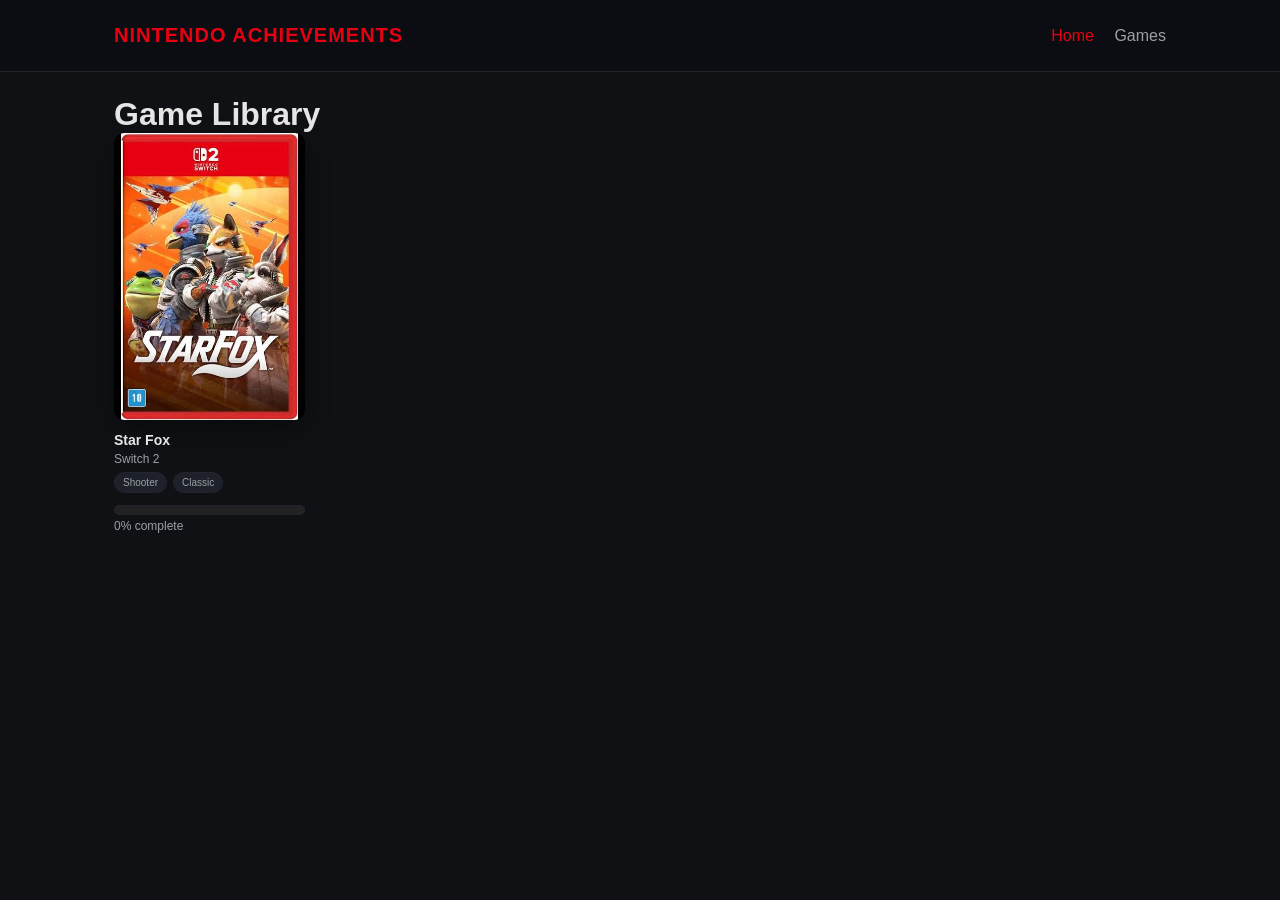
==== index.html @ 9c4cd43e "star-fox" ====
<!DOCTYPE html>
<html lang="en">
<head>
  <meta charset="UTF-8">
  <title>Nintendo Achievements</title>
  <link rel="stylesheet" href="assets/css/style.css">
</head>
<body>

  <header class="site-header">
    <div class="container header-content">
      <div class="site-logo">Nintendo Achievements</div>
      <nav class="main-nav">
        <a href="index.html" class="active">Home</a>
        <a href="games/index.html">Games</a>
      </nav>
    </div>
  </header>

  <main class="container">
    <h1>Game Library</h1>

    <div class="game-card-grid" id="game-list"></div>
  </main>

  <script src="assets/js/main.js"></script>
</body>
</html>
---- assets/css/style.css ----
/* ===================================
Nintendo 100% Checklists
=================================== */

:root {
  --color-bg: #0f1115;
  --color-card: #171a21;
  --color-border: #22252e;
  --color-text: #e6e6e6;
  --color-text-muted: #9aa0a6;
  --color-accent: #E60012; /* Vermelho Nintendo */
  --color-danger: #ff4d4f;

  --radius: 10px;
  --shadow: rgba(0,0,0,0.4) 0px 10px 25px;
}

/* Reset */
* {
  margin: 0;
  padding: 0;
  box-sizing: border-box;
}

body {
  background: var(--color-bg);
  color: var(--color-text);
  font-family: Inter, sans-serif;
}

/* Layout */
.container {
  max-width: 1100px;
  margin: 0 auto;
  padding: 24px;
}

/* Header */
.site-header {
  border-bottom: 1px solid var(--color-border);
  background: #0b0d12;
}

.header-content {
  display: flex;
  justify-content: space-between;
  align-items: center;
}

.site-logo {
  font-weight: 900;
  font-size: 20px;
  color: var(--color-accent);
  text-transform: uppercase;
  letter-spacing: 1px;
}

.main-nav a {
  margin-left: 16px;
  color: var(--color-text-muted);
  text-decoration: none;
  font-weight: 500;
}

.main-nav a.active, .main-nav a:hover {
  color: var(--color-accent);
}

/* ===================================
GAME CARDS (PÁGINA INICIAL)
=================================== */
.game-card-grid {
  display: grid;
  grid-template-columns: repeat(auto-fill, minmax(180px, 1fr));
  gap: 24px;
}

.game-card {
  display: block;
  text-decoration: none;
  color: inherit;
  transition: transform 0.2s;
}

.game-card:hover {
  transform: translateY(-4px);
}

.game-cover-wrapper {
  width: 100%;
  aspect-ratio: 2 / 3;
  overflow: hidden;
  border-radius: var(--radius);
  background: #000;
  box-shadow: var(--shadow);
}

.game-cover-img {
  width: 100%;
  height: 100%;
  object-fit: contain;
}

.game-card-content {
  margin-top: 12px;
}

.game-card h3 {
  font-size: 14px;
  font-weight: 600;
}

.game-card p {
  font-size: 12px;
  color: var(--color-text-muted);
  margin-top: 4px;
}

.game-tags {
  display: flex;
  gap: 6px;
  margin-top: 6px;
  flex-wrap: wrap;
}

.game-tag {
  font-size: 10px;
  padding: 4px 8px;
  background: #1e212a;
  border-radius: 999px;
  color: var(--color-text-muted);
  border: 1px solid var(--color-border);
}

/* ===================================
GAME PAGE (DUAS COLUNAS COM IMAGEM FIXA)
=================================== */
.game-two-column-layout {
  display: grid;
  grid-template-columns: 1fr 380px; /* Alargado para acomodar a imagem landscape */
  gap: 40px;
  align-items: start;
  margin-top: 24px;
}

/* Coluna da direita: imagem fixa ao descer o scroll */
.game-sidebar-right {
  position: sticky;
  top: 32px;
}

.game-cover-lg {
  width: 100%;
  aspect-ratio: 16 / 9; /* Proporção atualizada para o formato header/banner */
  border-radius: var(--radius);
  background: #000;
  box-shadow: var(--shadow);
  overflow: hidden;
}

.game-cover-lg img {
  width: 100%;
  height: 100%;
  object-fit: cover; /* Alterado para preencher todo o quadro do banner sem bordas pretas */
}

.game-meta {
  color: var(--color-text-muted);
  margin-top: 8px;
  font-size: 14px;
}

/* ===================================
PROGRESSO E CHECKLIST
=================================== */
.progress-bar {
  height: 10px;
  background: #222;
  border-radius: 999px;
  overflow: hidden;
  margin-top: 12px;
  border: 1px solid var(--color-border);
}

.progress-bar-fill {
  height: 100%;
  background: var(--color-accent);
  transition: width 0.3s ease;
}

#progress-text {
  margin-top: 8px;
  font-size: 14px;
  font-weight: bold;
}

.checklist-section {
  margin-top: 32px;
}

.checklist-section h2 {
  margin-top: 24px;
  margin-bottom: 16px;
  font-size: 18px;
  color: var(--color-accent);
  border-bottom: 1px solid var(--color-border);
  padding-bottom: 8px;
}

.checklist {
  list-style: none;
}

.checklist li {
  margin-bottom: 12px;
  background: var(--color-card);
  padding: 12px;
  border-radius: 8px;
  border: 1px solid var(--color-border);
}

.checklist label {
  display: flex;
  flex-direction: column;
  gap: 4px;
  cursor: pointer;
  font-weight: 500;
}

.checklist small {
  font-size: 13px;
  color: var(--color-text-muted);
  margin-left: 24px; /* Alinha com o texto, ignorando o checkbox */
}

.checklist input {
  margin-right: 10px;
  accent-color: var(--color-accent);
  transform: scale(1.2);
}

/* Botão de Reset */
.reset-button {
  margin-top: 32px;
  padding: 10px 20px;
  border: 1px solid var(--color-danger);
  border-radius: 4px;
  background: transparent;
  color: var(--color-danger);
  cursor: pointer;
  font-weight: bold;
  transition: all 0.2s;
}

.reset-button:hover {
  background: var(--color-danger);
  color: #fff;
}

/* Responsividade para telas menores (celulares) */
@media (max-width: 768px) {
  .game-two-column-layout {
    grid-template-columns: 1fr;
  }
  .game-sidebar-right {
    position: relative;
    top: 0;
    order: -1; 
    max-width: 220px;
    margin-bottom: 24px;
  }
}
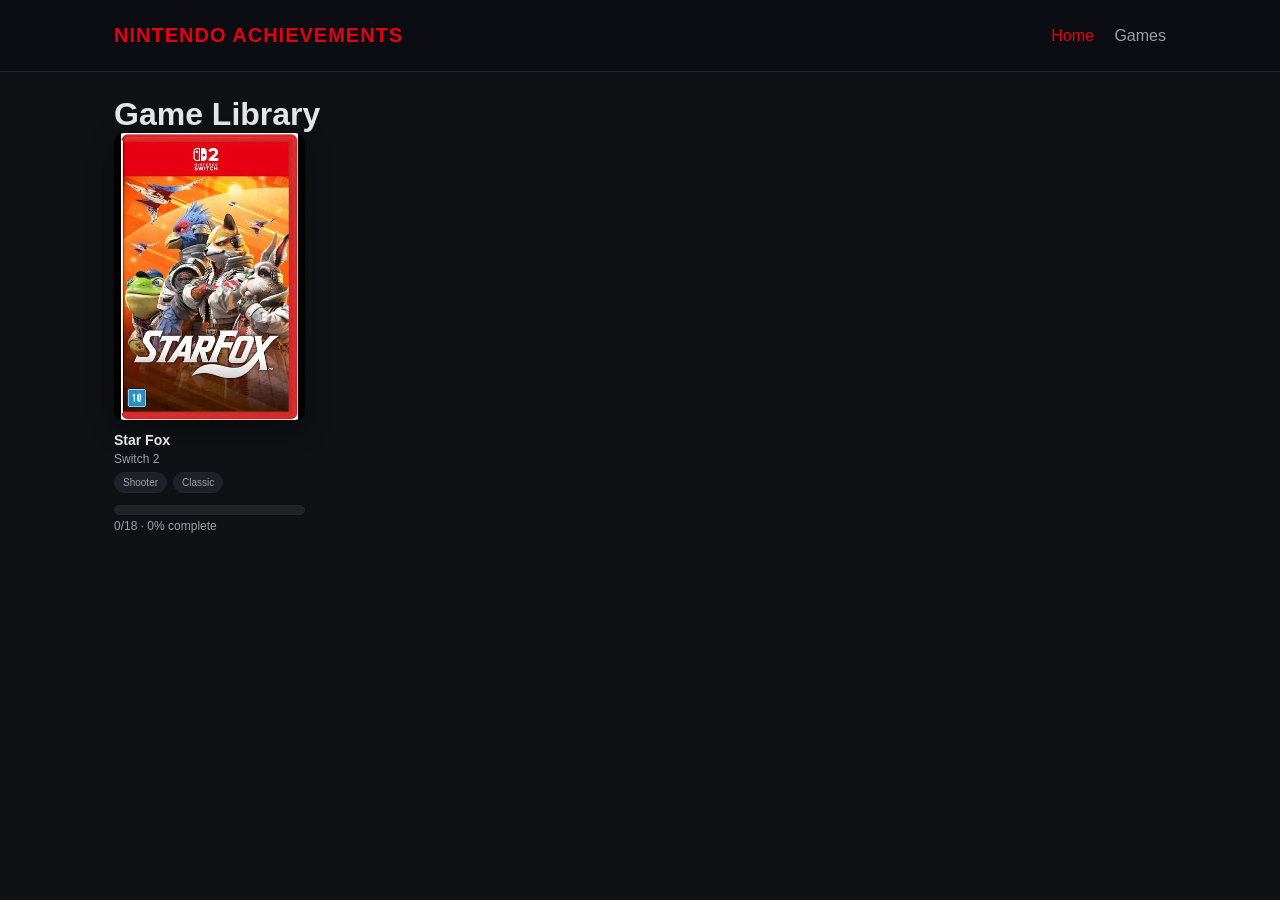
==== commit bd4b7e35: "progress bar" ====
--- a/index.html
+++ b/index.html
@@ -9,7 +9,7 @@
 
   <header class="site-header">
     <div class="container header-content">
-      <div class="site-logo">Nintendo Achievements</div>
+      <a href="index.html" class="site-logo">Nintendo Achievements</a>
       <nav class="main-nav">
         <a href="index.html" class="active">Home</a>
         <a href="games/index.html">Games</a>
@@ -23,6 +23,7 @@
     <div class="game-card-grid" id="game-list"></div>
   </main>
 
+  <script src="assets/js/markdown.js"></script> 
   <script src="assets/js/main.js"></script>
 </body>
 </html>
--- a/assets/css/style.css
+++ b/assets/css/style.css
@@ -53,6 +53,11 @@
   color: var(--color-accent);
   text-transform: uppercase;
   letter-spacing: 1px;
+  text-decoration: none;
+}
+
+.site-logo:hover {
+  opacity: 0.85;
 }
 
 .main-nav a {
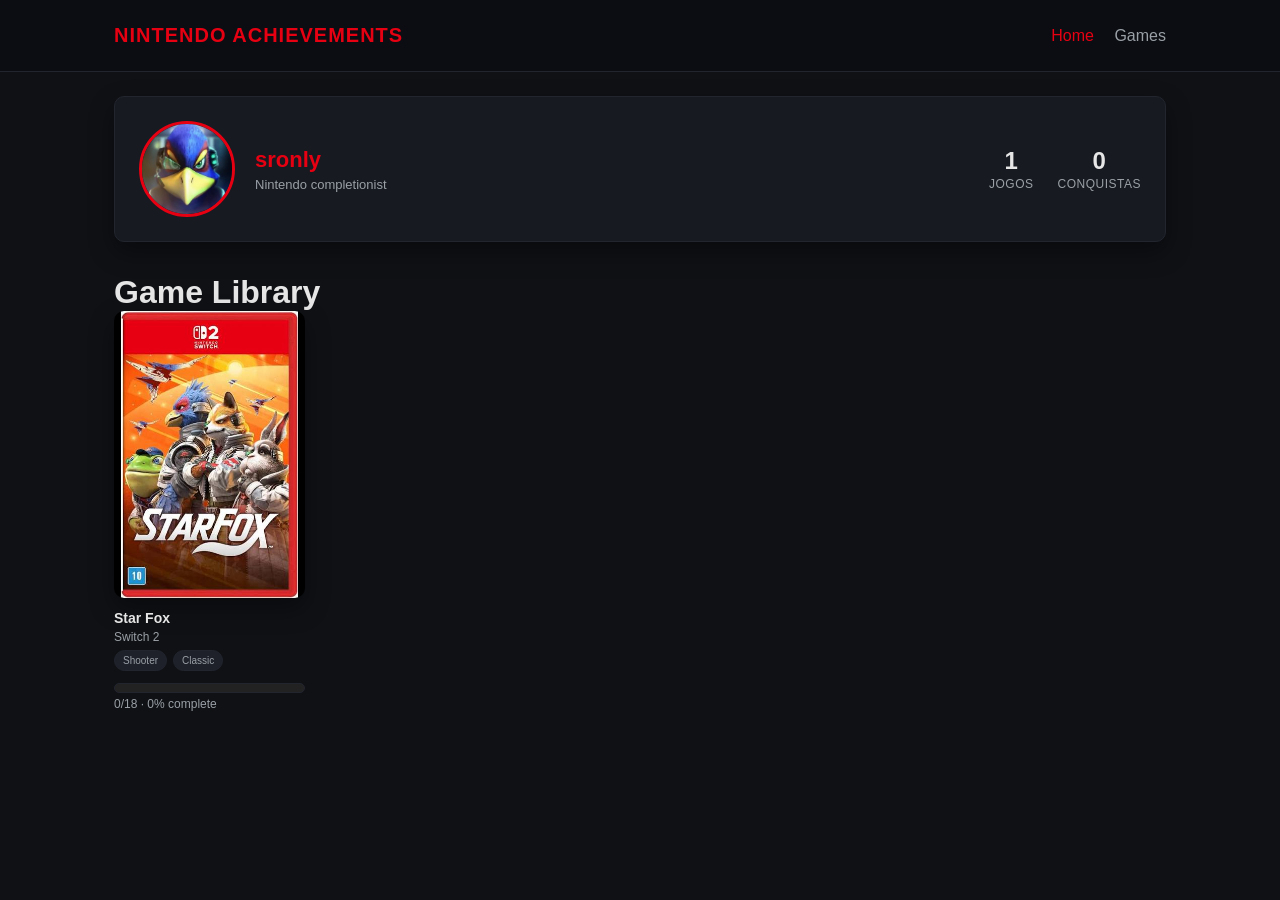
==== commit a96367e9: "profile" ====
--- a/index.html
+++ b/index.html
@@ -18,6 +18,26 @@
   </header>
 
   <main class="container">
+    <section class="profile-section" id="profile-section">
+      <div class="profile-card">
+        <img id="profile-avatar" class="profile-avatar" alt="Profile avatar">
+        <div class="profile-info">
+          <h1 id="profile-gamertag">...</h1>
+          <p class="profile-tagline">Nintendo completionist</p>
+        </div>
+        <div class="profile-stats">
+          <div class="stat">
+            <span class="stat-value" id="stat-games">0</span>
+            <span class="stat-label">Jogos</span>
+          </div>
+          <div class="stat">
+            <span class="stat-value" id="stat-achievements">0</span>
+            <span class="stat-label">Conquistas</span>
+          </div>
+        </div>
+      </div>
+    </section>
+
     <h1>Game Library</h1>
 
     <div class="game-card-grid" id="game-list"></div>
--- a/assets/css/style.css
+++ b/assets/css/style.css
@@ -69,6 +69,100 @@
 
 .main-nav a.active, .main-nav a:hover {
   color: var(--color-accent);
+}
+
+/* ===================================
+PROFILE (PÁGINA INICIAL)
+=================================== */
+.profile-section {
+  margin-bottom: 32px;
+}
+
+.profile-card {
+  display: flex;
+  align-items: center;
+  gap: 20px;
+  background: var(--color-card);
+  border: 1px solid var(--color-border);
+  border-radius: var(--radius);
+  padding: 24px;
+  box-shadow: var(--shadow);
+}
+
+.profile-avatar {
+  width: 96px;
+  height: 96px;
+  border-radius: 50%;
+  border: 3px solid var(--color-accent);
+  object-fit: cover;
+  flex-shrink: 0;
+}
+
+.profile-info {
+  flex: 1;
+  min-width: 0;
+}
+
+.profile-info h1 {
+  font-size: 22px;
+  font-weight: 800;
+  color: var(--color-accent);
+}
+
+.profile-tagline {
+  margin-top: 4px;
+  font-size: 13px;
+  color: var(--color-text-muted);
+}
+
+.profile-stats {
+  display: flex;
+  gap: 24px;
+  flex-shrink: 0;
+}
+
+.stat {
+  text-align: center;
+}
+
+.stat-value {
+  display: block;
+  font-size: 24px;
+  font-weight: 800;
+  font-variant-numeric: tabular-nums;
+}
+
+.stat-label {
+  display: block;
+  margin-top: 2px;
+  font-size: 12px;
+  color: var(--color-text-muted);
+  text-transform: uppercase;
+  letter-spacing: 0.5px;
+}
+
+@media (max-width: 768px) {
+  .profile-card {
+    flex-wrap: wrap;
+    gap: 16px;
+  }
+  .profile-stats {
+    gap: 16px;
+  }
+  .stat-value {
+    font-size: 20px;
+  }
+}
+
+/* ===================================
+GAME LIBRARY LIST (PÁGINA INTERNA)
+=================================== */
+.games-page h1 {
+  margin-bottom: 20px;
+}
+
+.games-page #game-list {
+  margin-top: 20px;
 }
 
 /* ===================================
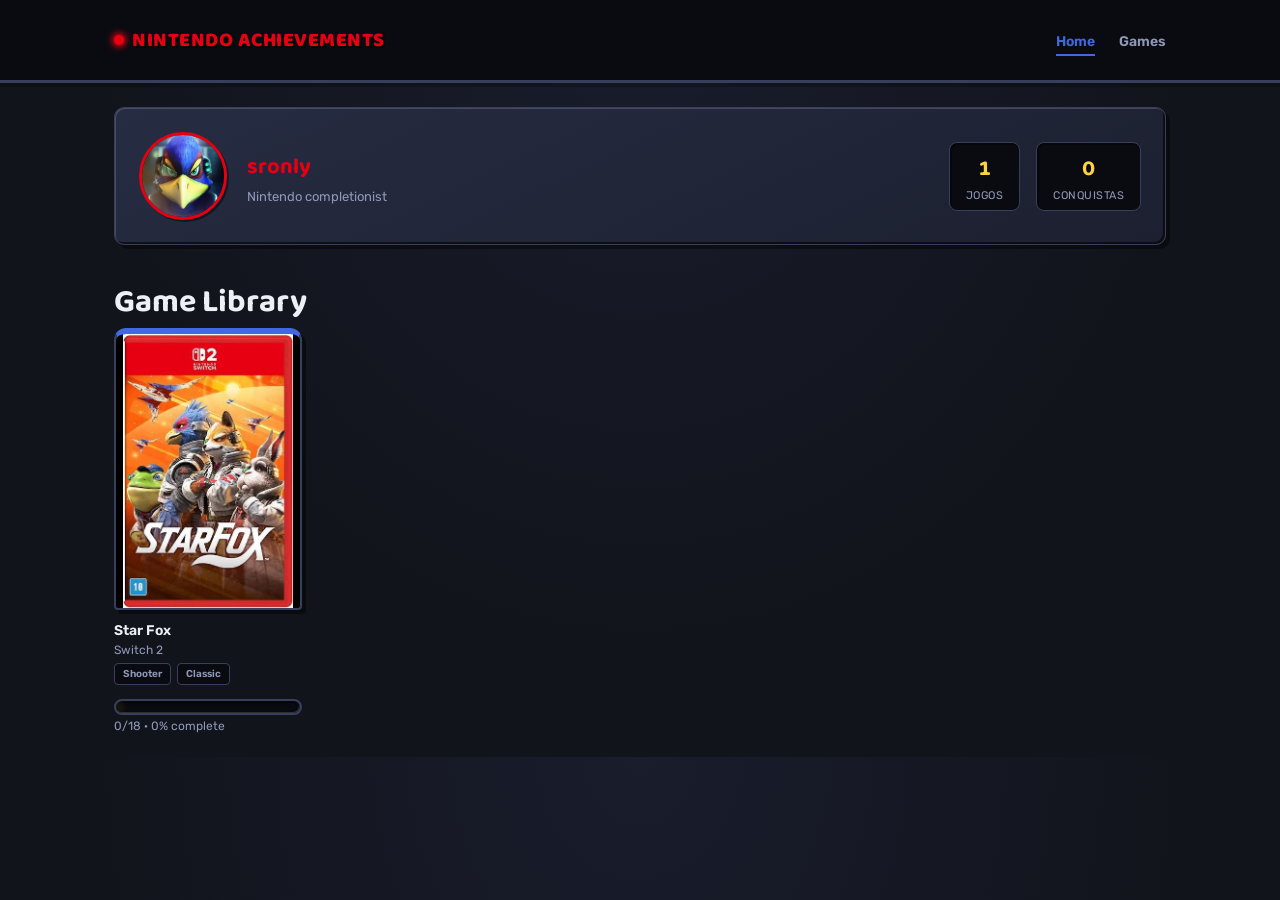
==== commit 2b52e5e6: "ui n64" ====
--- a/index.html
+++ b/index.html
@@ -3,6 +3,9 @@
 <head>
   <meta charset="UTF-8">
   <title>Nintendo Achievements</title>
+  <link rel="preconnect" href="https://fonts.googleapis.com">
+  <link rel="preconnect" href="https://fonts.gstatic.com" crossorigin>
+  <link href="https://fonts.googleapis.com/css2?family=Baloo+2:wght@600;700;800&family=Rubik:wght@400;500;600;700&display=swap" rel="stylesheet">
   <link rel="stylesheet" href="assets/css/style.css">
 </head>
 <body>
@@ -19,7 +22,7 @@
 
   <main class="container">
     <section class="profile-section" id="profile-section">
-      <div class="profile-card">
+      <div class="profile-card bevel-panel">
         <img id="profile-avatar" class="profile-avatar" alt="Profile avatar">
         <div class="profile-info">
           <h1 id="profile-gamertag">...</h1>
--- a/assets/css/style.css
+++ b/assets/css/style.css
@@ -1,18 +1,30 @@
 /* ===================================
-Nintendo 100% Checklists
+Nintendo Achievements — tema N64
+Bisel 3D skeuomórfico, cartões-cartucho,
+medidor de progresso estilo Ocarina of Time.
 =================================== */
 
 :root {
-  --color-bg: #0f1115;
-  --color-card: #171a21;
-  --color-border: #22252e;
-  --color-text: #e6e6e6;
-  --color-text-muted: #9aa0a6;
-  --color-accent: #E60012; /* Vermelho Nintendo */
+  --color-bg: #12141c;
+  --color-bg-alt: #0a0b11;
+  --color-panel: #1c2030;
+  --color-panel-2: #262c42;
+  --color-border: #383f5c;
+  --color-text: #eef0f7;
+  --color-text-muted: #9098b8;
+
+  --color-accent: #E60012;   /* vermelho Nintendo / Star Fox */
+  --color-accent-2: #4169E1; /* azul controle N64 */
+  --color-accent-3: #ffd23f; /* amarelo N64, uso pontual */
   --color-danger: #ff4d4f;
 
+  --bevel-light: rgba(255, 255, 255, 0.16);
+  --bevel-dark: rgba(0, 0, 0, 0.6);
+
   --radius: 10px;
-  --shadow: rgba(0,0,0,0.4) 0px 10px 25px;
+  --shadow: rgba(0, 0, 0, 0.4) 0px 10px 25px;
+  --shadow-hard: 4px 4px 0 rgba(0, 0, 0, 0.45);
+  --shadow-hard-sm: 2px 2px 0 rgba(0, 0, 0, 0.45);
 }
 
 /* Reset */
@@ -23,9 +35,29 @@
 }
 
 body {
-  background: var(--color-bg);
+  background:
+    radial-gradient(ellipse at top, #191d2c 0%, var(--color-bg) 60%);
   color: var(--color-text);
-  font-family: Inter, sans-serif;
+  font-family: "Rubik", system-ui, sans-serif;
+}
+
+h1, h2, .site-logo, .profile-info h1 {
+  font-family: "Baloo 2", "Rubik", system-ui, sans-serif;
+}
+
+a {
+  color: inherit;
+}
+
+/* Bisel 3D reutilizável — base de todo painel skeuomórfico */
+.bevel-panel {
+  background: linear-gradient(155deg, var(--color-panel-2), var(--color-panel));
+  border: 1px solid var(--color-border);
+  border-radius: var(--radius);
+  box-shadow:
+    inset 1px 1px 0 var(--bevel-light),
+    inset -2px -2px 0 var(--bevel-dark),
+    var(--shadow-hard);
 }
 
 /* Layout */
@@ -37,8 +69,9 @@
 
 /* Header */
 .site-header {
-  border-bottom: 1px solid var(--color-border);
-  background: #0b0d12;
+  border-bottom: 3px solid var(--color-border);
+  background: var(--color-bg-alt);
+  box-shadow: 0 4px 0 rgba(0, 0, 0, 0.25);
 }
 
 .header-content {
@@ -48,12 +81,25 @@
 }
 
 .site-logo {
-  font-weight: 900;
+  display: flex;
+  align-items: center;
+  gap: 8px;
+  font-weight: 800;
   font-size: 20px;
   color: var(--color-accent);
   text-transform: uppercase;
-  letter-spacing: 1px;
+  letter-spacing: 0.5px;
   text-decoration: none;
+  text-shadow: 2px 2px 0 rgba(0, 0, 0, 0.5);
+}
+
+.site-logo::before {
+  content: "";
+  width: 10px;
+  height: 10px;
+  border-radius: 50%;
+  background: var(--color-accent);
+  box-shadow: 0 0 6px 2px var(--color-accent);
 }
 
 .site-logo:hover {
@@ -61,14 +107,20 @@
 }
 
 .main-nav a {
-  margin-left: 16px;
+  margin-left: 20px;
   color: var(--color-text-muted);
   text-decoration: none;
-  font-weight: 500;
-}
-
-.main-nav a.active, .main-nav a:hover {
-  color: var(--color-accent);
+  font-weight: 600;
+  font-size: 14px;
+  padding-bottom: 4px;
+  border-bottom: 2px solid transparent;
+  transition: color 0.15s, border-color 0.15s;
+}
+
+.main-nav a.active,
+.main-nav a:hover {
+  color: var(--color-accent-2);
+  border-color: var(--color-accent-2);
 }
 
 /* ===================================
@@ -82,18 +134,15 @@
   display: flex;
   align-items: center;
   gap: 20px;
-  background: var(--color-card);
-  border: 1px solid var(--color-border);
-  border-radius: var(--radius);
   padding: 24px;
-  box-shadow: var(--shadow);
 }
 
 .profile-avatar {
-  width: 96px;
-  height: 96px;
+  width: 88px;
+  height: 88px;
   border-radius: 50%;
   border: 3px solid var(--color-accent);
+  box-shadow: inset 0 0 0 3px var(--color-bg-alt), var(--shadow-hard-sm);
   object-fit: cover;
   flex-shrink: 0;
 }
@@ -105,7 +154,7 @@
 
 .profile-info h1 {
   font-size: 22px;
-  font-weight: 800;
+  font-weight: 700;
   color: var(--color-accent);
 }
 
@@ -117,25 +166,32 @@
 
 .profile-stats {
   display: flex;
-  gap: 24px;
+  gap: 16px;
   flex-shrink: 0;
 }
 
 .stat {
   text-align: center;
+  background: var(--color-bg-alt);
+  border: 1px solid var(--color-border);
+  border-radius: 8px;
+  padding: 8px 16px;
+  box-shadow: inset 2px 2px 0 rgba(0, 0, 0, 0.4);
 }
 
 .stat-value {
   display: block;
-  font-size: 24px;
-  font-weight: 800;
+  font-family: "Baloo 2", sans-serif;
+  font-size: 22px;
+  font-weight: 700;
+  color: var(--color-accent-3);
   font-variant-numeric: tabular-nums;
 }
 
 .stat-label {
   display: block;
   margin-top: 2px;
-  font-size: 12px;
+  font-size: 11px;
   color: var(--color-text-muted);
   text-transform: uppercase;
   letter-spacing: 0.5px;
@@ -147,10 +203,10 @@
     gap: 16px;
   }
   .profile-stats {
-    gap: 16px;
+    gap: 10px;
   }
   .stat-value {
-    font-size: 20px;
+    font-size: 18px;
   }
 }
 
@@ -165,33 +221,65 @@
   margin-top: 20px;
 }
 
+#game-search {
+  width: 100%;
+  max-width: 320px;
+  padding: 10px 14px;
+  background: var(--color-bg-alt);
+  border: 1px solid var(--color-border);
+  border-radius: 8px;
+  color: var(--color-text);
+  font-family: inherit;
+  font-size: 14px;
+  box-shadow: inset 2px 2px 0 rgba(0, 0, 0, 0.4);
+}
+
+#game-search:focus-visible {
+  outline: 2px solid var(--color-accent-2);
+  outline-offset: 2px;
+}
+
 /* ===================================
-GAME CARDS (PÁGINA INICIAL)
+GAME CARDS — CARTUCHO N64
 =================================== */
 .game-card-grid {
   display: grid;
   grid-template-columns: repeat(auto-fill, minmax(180px, 1fr));
-  gap: 24px;
+  gap: 28px;
 }
 
 .game-card {
   display: block;
   text-decoration: none;
   color: inherit;
-  transition: transform 0.2s;
-}
-
-.game-card:hover {
-  transform: translateY(-4px);
 }
 
 .game-cover-wrapper {
+  position: relative;
   width: 100%;
   aspect-ratio: 2 / 3;
   overflow: hidden;
-  border-radius: var(--radius);
+  border-radius: 12px 12px 4px 4px;
   background: #000;
-  box-shadow: var(--shadow);
+  border: 2px solid var(--color-border);
+  border-top: 6px solid var(--color-accent-2);
+  box-shadow: var(--shadow-hard);
+  transition: transform 0.12s ease, box-shadow 0.12s ease;
+}
+
+.game-card:nth-child(3n+2) .game-cover-wrapper { border-top-color: var(--color-accent); }
+.game-card:nth-child(3n) .game-cover-wrapper { border-top-color: var(--color-accent-3); }
+
+.game-card:hover .game-cover-wrapper,
+.game-card:focus-visible .game-cover-wrapper {
+  transform: translate(3px, 3px);
+  box-shadow: var(--shadow-hard-sm);
+}
+
+.game-card:focus-visible {
+  outline: 2px solid var(--color-accent-3);
+  outline-offset: 3px;
+  border-radius: 12px;
 }
 
 .game-cover-img {
@@ -224,9 +312,10 @@
 
 .game-tag {
   font-size: 10px;
+  font-weight: 600;
   padding: 4px 8px;
-  background: #1e212a;
-  border-radius: 999px;
+  background: var(--color-bg-alt);
+  border-radius: 4px;
   color: var(--color-text-muted);
   border: 1px solid var(--color-border);
 }
@@ -236,13 +325,12 @@
 =================================== */
 .game-two-column-layout {
   display: grid;
-  grid-template-columns: 1fr 380px; /* Alargado para acomodar a imagem landscape */
+  grid-template-columns: 1fr 380px;
   gap: 40px;
   align-items: start;
   margin-top: 24px;
 }
 
-/* Coluna da direita: imagem fixa ao descer o scroll */
 .game-sidebar-right {
   position: sticky;
   top: 32px;
@@ -250,17 +338,18 @@
 
 .game-cover-lg {
   width: 100%;
-  aspect-ratio: 16 / 9; /* Proporção atualizada para o formato header/banner */
+  aspect-ratio: 16 / 9;
   border-radius: var(--radius);
   background: #000;
-  box-shadow: var(--shadow);
+  border: 2px solid var(--color-border);
+  box-shadow: var(--shadow-hard);
   overflow: hidden;
 }
 
 .game-cover-lg img {
   width: 100%;
   height: 100%;
-  object-fit: cover; /* Alterado para preencher todo o quadro do banner sem bordas pretas */
+  object-fit: cover;
 }
 
 .game-meta {
@@ -269,28 +358,45 @@
   font-size: 14px;
 }
 
+#game-title {
+  font-size: 32px;
+}
+
 /* ===================================
-PROGRESSO E CHECKLIST
+PROGRESSO — MEDIDOR ESTILO OCARINA OF TIME
 =================================== */
 .progress-bar {
-  height: 10px;
-  background: #222;
+  height: 16px;
+  background: var(--color-bg-alt);
   border-radius: 999px;
   overflow: hidden;
-  margin-top: 12px;
-  border: 1px solid var(--color-border);
+  margin-top: 14px;
+  border: 2px solid var(--color-border);
+  box-shadow: inset 2px 2px 4px rgba(0, 0, 0, 0.6), inset -1px -1px 0 var(--bevel-light);
+  padding: 2px;
 }
 
 .progress-bar-fill {
   height: 100%;
-  background: var(--color-accent);
-  transition: width 0.3s ease;
+  border-radius: 999px;
+  background:
+    repeating-linear-gradient(
+      90deg,
+      var(--color-accent-3) 0px,
+      var(--color-accent-3) 10px,
+      #f0b400 10px,
+      #f0b400 12px
+    );
+  box-shadow: 0 0 8px 1px rgba(255, 210, 63, 0.55);
+  transition: width 0.35s ease;
 }
 
 #progress-text {
   margin-top: 8px;
   font-size: 14px;
-  font-weight: bold;
+  font-weight: 700;
+  font-family: "Baloo 2", sans-serif;
+  color: var(--color-accent-3);
 }
 
 .checklist-section {
@@ -298,11 +404,12 @@
 }
 
 .checklist-section h2 {
-  margin-top: 24px;
+  margin-top: 28px;
   margin-bottom: 16px;
   font-size: 18px;
-  color: var(--color-accent);
-  border-bottom: 1px solid var(--color-border);
+  font-weight: 600;
+  color: var(--color-accent-2);
+  border-bottom: 2px solid var(--color-border);
   padding-bottom: 8px;
 }
 
@@ -312,48 +419,98 @@
 
 .checklist li {
   margin-bottom: 12px;
-  background: var(--color-card);
-  padding: 12px;
-  border-radius: 8px;
-  border: 1px solid var(--color-border);
+  padding: 14px;
 }
 
 .checklist label {
+  display: flex;
+  align-items: flex-start;
+  gap: 12px;
+  cursor: pointer;
+}
+
+.checklist-content {
   display: flex;
   flex-direction: column;
   gap: 4px;
-  cursor: pointer;
-  font-weight: 500;
+  font-weight: 600;
 }
 
 .checklist small {
   font-size: 13px;
-  color: var(--color-text-muted);
-  margin-left: 24px; /* Alinha com o texto, ignorando o checkbox */
-}
-
-.checklist input {
-  margin-right: 10px;
-  accent-color: var(--color-accent);
-  transform: scale(1.2);
+  font-weight: 400;
+  color: var(--color-text-muted);
+}
+
+/* Checkbox customizado — botão físico */
+.checklist input[type="checkbox"] {
+  appearance: none;
+  -webkit-appearance: none;
+  flex-shrink: 0;
+  width: 24px;
+  height: 24px;
+  margin-top: 1px;
+  border-radius: 5px;
+  border: 2px solid var(--color-border);
+  background: var(--color-bg-alt);
+  box-shadow: inset 2px 2px 0 rgba(0, 0, 0, 0.55), inset -1px -1px 0 var(--bevel-light);
+  cursor: pointer;
+  position: relative;
+  transition: background 0.15s, border-color 0.15s;
+}
+
+.checklist input[type="checkbox"]:checked {
+  background: var(--color-accent-2);
+  border-color: var(--color-accent-2);
+  box-shadow: inset 2px 2px 0 rgba(0, 0, 0, 0.35);
+}
+
+.checklist input[type="checkbox"]:checked::after {
+  content: "";
+  position: absolute;
+  left: 7px;
+  top: 3px;
+  width: 6px;
+  height: 11px;
+  border: solid #fff;
+  border-width: 0 3px 3px 0;
+  transform: rotate(45deg);
+}
+
+.checklist input[type="checkbox"]:focus-visible {
+  outline: 2px solid var(--color-accent-3);
+  outline-offset: 2px;
 }
 
 /* Botão de Reset */
 .reset-button {
   margin-top: 32px;
-  padding: 10px 20px;
-  border: 1px solid var(--color-danger);
-  border-radius: 4px;
-  background: transparent;
+  padding: 12px 22px;
+  border: 2px solid var(--color-danger);
+  border-radius: 8px;
+  background: var(--color-bg-alt);
   color: var(--color-danger);
   cursor: pointer;
-  font-weight: bold;
-  transition: all 0.2s;
+  font-family: "Baloo 2", sans-serif;
+  font-weight: 600;
+  letter-spacing: 0.3px;
+  box-shadow: var(--shadow-hard-sm);
+  transition: transform 0.1s ease, box-shadow 0.1s ease, background 0.15s, color 0.15s;
 }
 
 .reset-button:hover {
   background: var(--color-danger);
   color: #fff;
+}
+
+.reset-button:active {
+  transform: translate(2px, 2px);
+  box-shadow: none;
+}
+
+.reset-button:focus-visible {
+  outline: 2px solid var(--color-accent-3);
+  outline-offset: 2px;
 }
 
 /* Responsividade para telas menores (celulares) */
@@ -364,8 +521,24 @@
   .game-sidebar-right {
     position: relative;
     top: 0;
-    order: -1; 
+    order: -1;
     max-width: 220px;
     margin-bottom: 24px;
   }
-}+}
+
+@media (max-width: 480px) {
+  .site-logo {
+    font-size: 15px;
+  }
+  .main-nav a {
+    margin-left: 12px;
+    font-size: 13px;
+  }
+}
+
+@media (prefers-reduced-motion: reduce) {
+  * {
+    transition: none !important;
+  }
+}
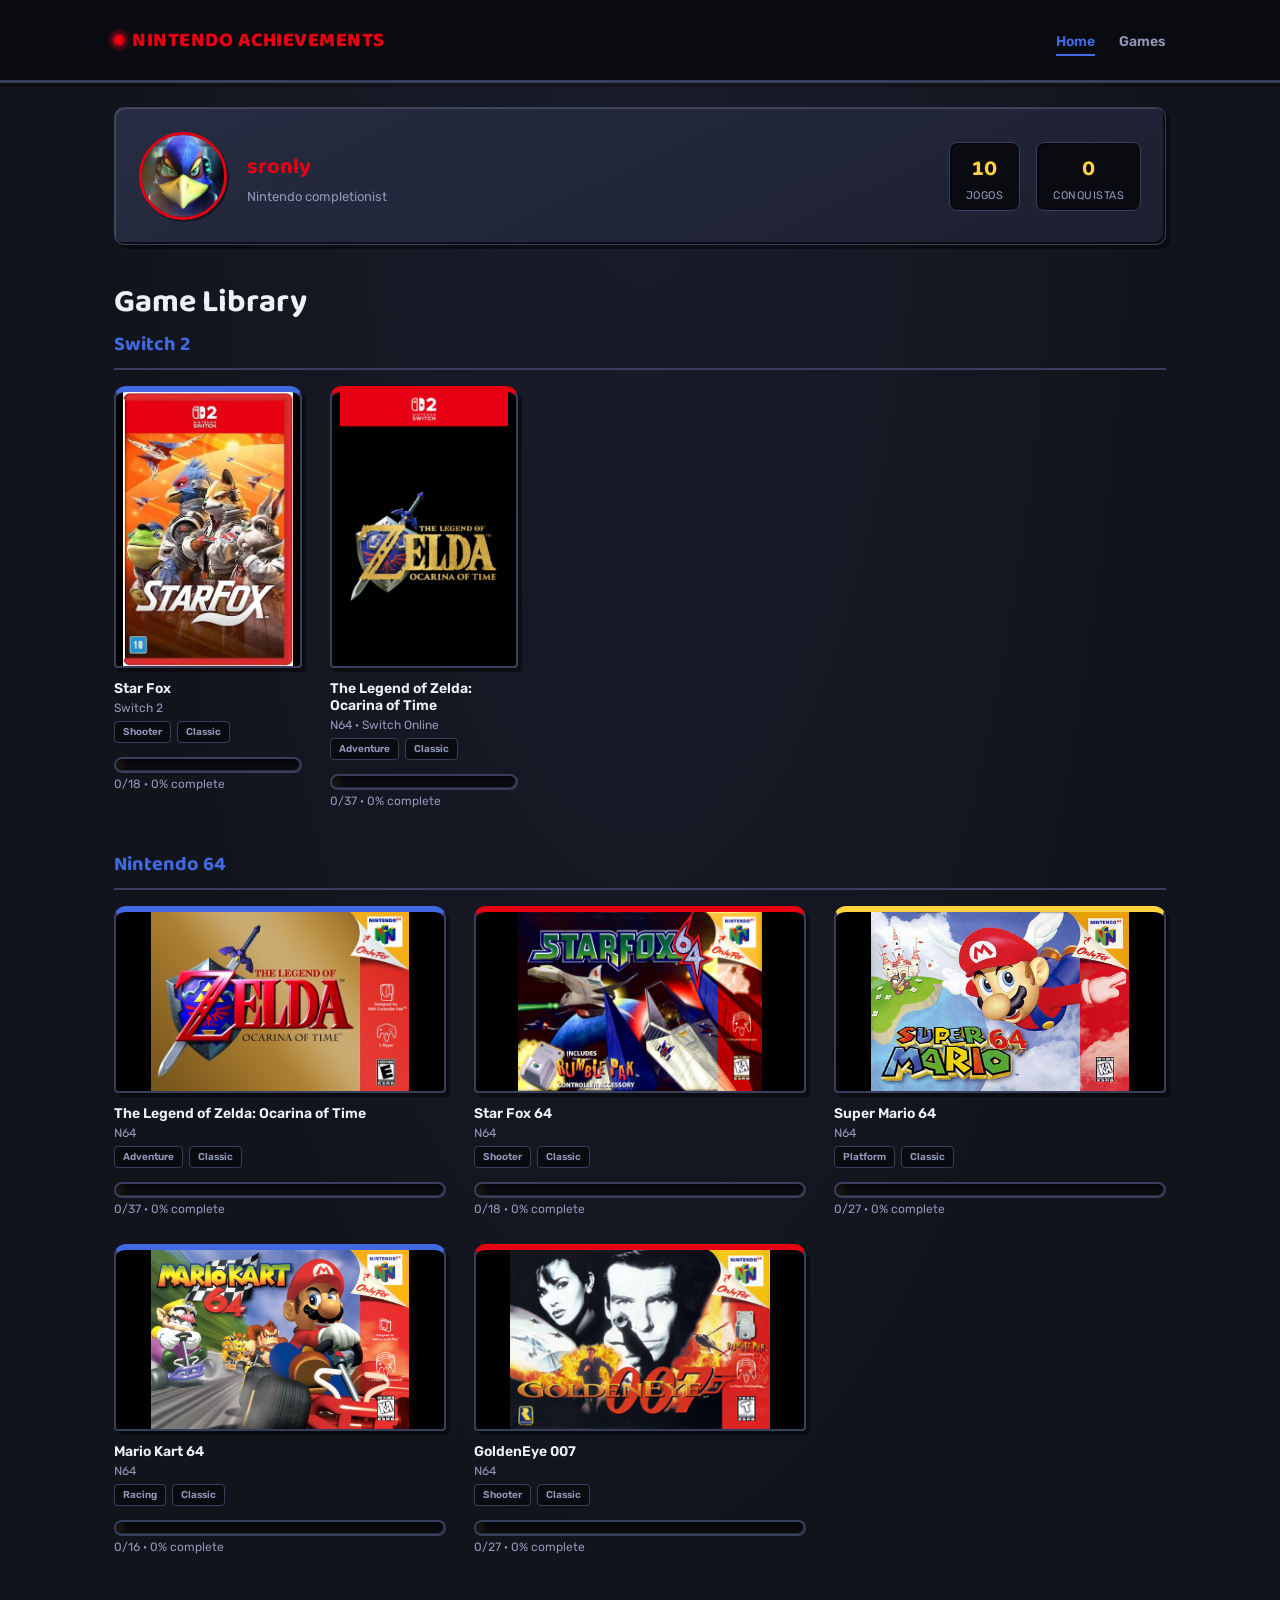
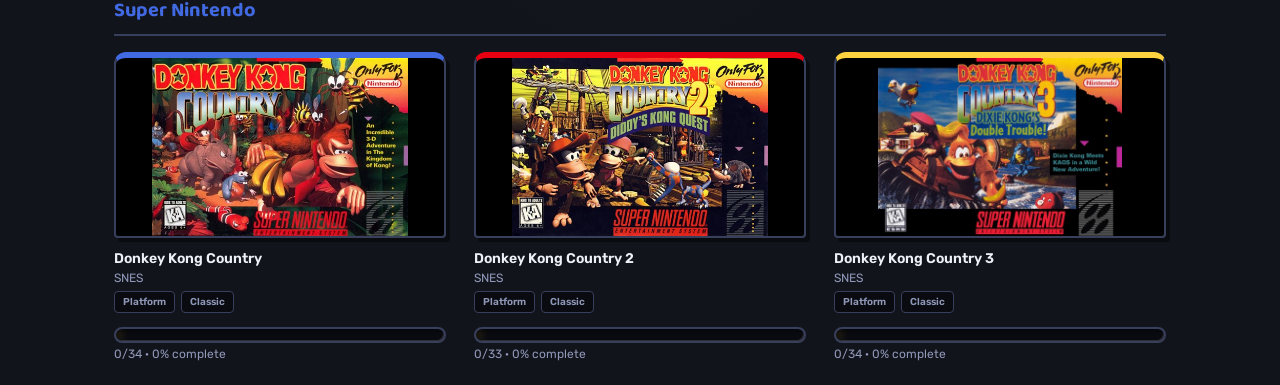
==== commit bdd72dc2: "fix" ====
--- a/index.html
+++ b/index.html
@@ -43,7 +43,7 @@
 
     <h1>Game Library</h1>
 
-    <div class="game-card-grid" id="game-list"></div>
+    <div id="game-list"></div>
   </main>
 
   <script src="assets/js/markdown.js"></script> 
--- a/assets/css/style.css
+++ b/assets/css/style.css
@@ -242,10 +242,26 @@
 /* ===================================
 GAME CARDS — CARTUCHO N64
 =================================== */
+.platform-section + .platform-section {
+  margin-top: 40px;
+}
+
+.platform-section-title {
+  font-size: 20px;
+  margin-bottom: 16px;
+  color: var(--color-accent-2);
+  border-bottom: 2px solid var(--color-border);
+  padding-bottom: 8px;
+}
+
 .game-card-grid {
   display: grid;
   grid-template-columns: repeat(auto-fill, minmax(180px, 1fr));
   gap: 28px;
+}
+
+.game-card-grid.cover-landscape {
+  grid-template-columns: repeat(auto-fill, minmax(260px, 1fr));
 }
 
 .game-card {
@@ -265,6 +281,10 @@
   border-top: 6px solid var(--color-accent-2);
   box-shadow: var(--shadow-hard);
   transition: transform 0.12s ease, box-shadow 0.12s ease;
+}
+
+.cover-landscape .game-cover-wrapper {
+  aspect-ratio: 16 / 9;
 }
 
 .game-card:nth-child(3n+2) .game-cover-wrapper { border-top-color: var(--color-accent); }
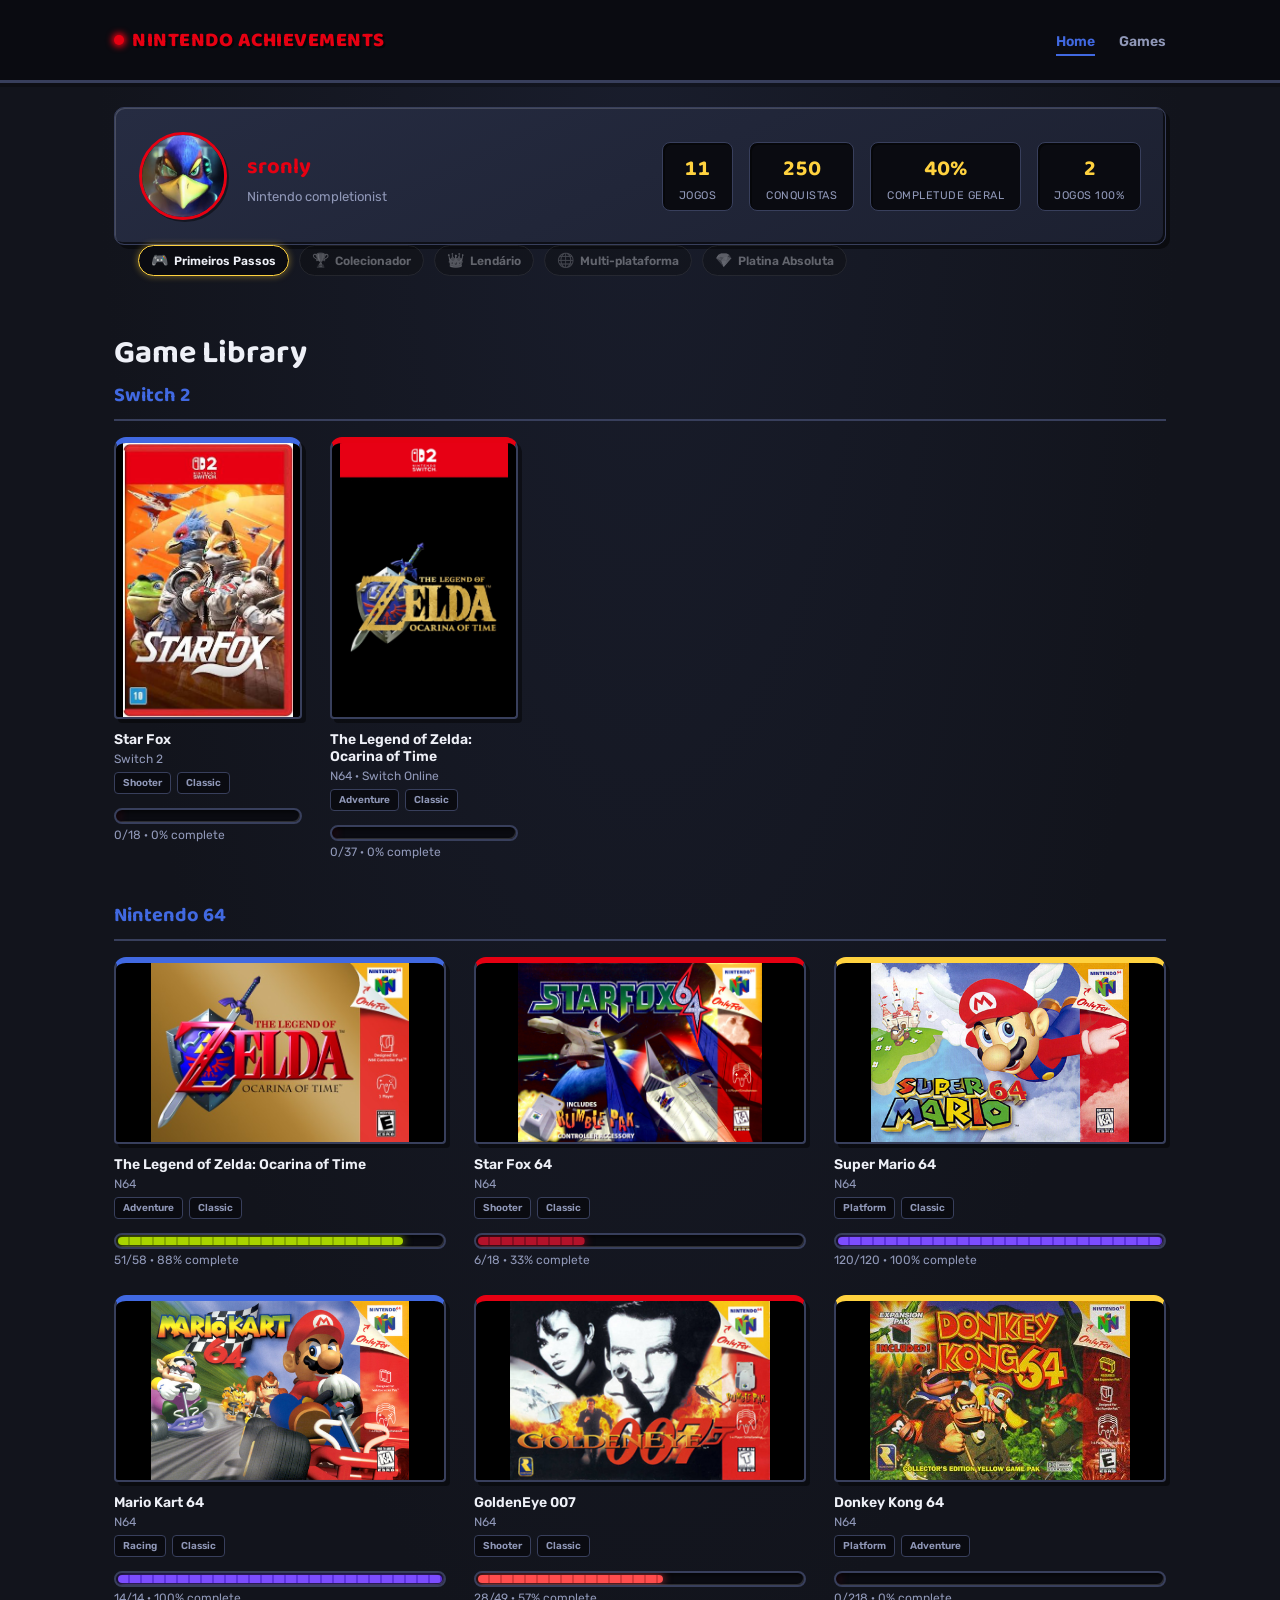
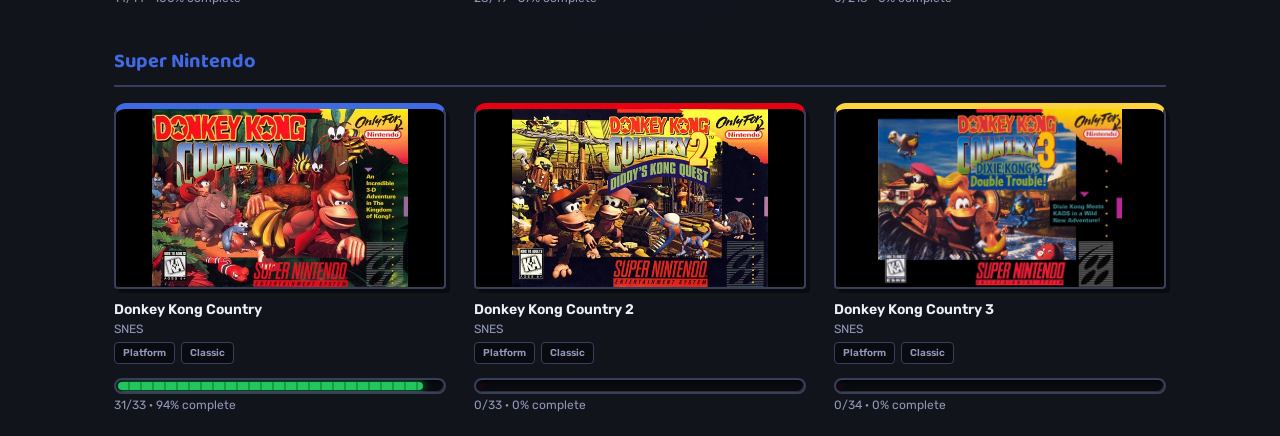
==== commit 5216dc75: "improvements" ====
--- a/index.html
+++ b/index.html
@@ -37,8 +37,17 @@
             <span class="stat-value" id="stat-achievements">0</span>
             <span class="stat-label">Conquistas</span>
           </div>
+          <div class="stat">
+            <span class="stat-value" id="stat-percent">0%</span>
+            <span class="stat-label">Completude geral</span>
+          </div>
+          <div class="stat">
+            <span class="stat-value" id="stat-completed">0</span>
+            <span class="stat-label">Jogos 100%</span>
+          </div>
         </div>
       </div>
+      <div id="badge-list" class="badge-list"></div>
     </section>
 
     <h1>Game Library</h1>
@@ -46,7 +55,9 @@
     <div id="game-list"></div>
   </main>
 
-  <script src="assets/js/markdown.js"></script> 
+  <script src="assets/js/markdown.js"></script>
+  <script src="assets/js/progress-core.js"></script>
+  <script src="assets/js/badges.js"></script>
   <script src="assets/js/main.js"></script>
 </body>
 </html>
--- a/assets/css/style.css
+++ b/assets/css/style.css
@@ -210,6 +210,40 @@
   }
 }
 
+.badge-list {
+  display: flex;
+  flex-wrap: wrap;
+  gap: 10px;
+  padding: 0 24px 20px;
+}
+
+.badge {
+  display: flex;
+  align-items: center;
+  gap: 6px;
+  padding: 6px 12px;
+  border-radius: 999px;
+  border: 1px solid var(--color-border);
+  background: var(--color-bg-alt);
+  font-size: 12px;
+  font-weight: 600;
+}
+
+.badge-icon {
+  font-size: 14px;
+}
+
+.badge.is-locked {
+  opacity: 0.35;
+  filter: grayscale(1);
+}
+
+.badge.is-earned {
+  border-color: var(--color-accent-3);
+  color: var(--color-text);
+  box-shadow: 0 0 6px 1px rgba(255, 210, 63, 0.35);
+}
+
 /* ===================================
 GAME LIBRARY LIST (PÁGINA INTERNA)
 =================================== */
@@ -219,6 +253,12 @@
 
 .games-page #game-list {
   margin-top: 20px;
+}
+
+.game-filters {
+  display: flex;
+  flex-wrap: wrap;
+  gap: 10px;
 }
 
 #game-search {
@@ -234,9 +274,52 @@
   box-shadow: inset 2px 2px 0 rgba(0, 0, 0, 0.4);
 }
 
-#game-search:focus-visible {
+#game-search:focus-visible,
+#platform-filter:focus-visible {
   outline: 2px solid var(--color-accent-2);
   outline-offset: 2px;
+}
+
+#platform-filter {
+  padding: 10px 14px;
+  background: var(--color-bg-alt);
+  border: 1px solid var(--color-border);
+  border-radius: 8px;
+  color: var(--color-text);
+  font-family: inherit;
+  font-size: 14px;
+  box-shadow: inset 2px 2px 0 rgba(0, 0, 0, 0.4);
+}
+
+.tag-filter-row {
+  display: flex;
+  flex-wrap: wrap;
+  gap: 8px;
+  margin-top: 12px;
+}
+
+.tag-filter-chip {
+  font-size: 12px;
+  font-weight: 600;
+  padding: 6px 12px;
+  background: var(--color-bg-alt);
+  border: 1px solid var(--color-border);
+  border-radius: 999px;
+  color: var(--color-text-muted);
+  font-family: inherit;
+  cursor: pointer;
+  transition: background 0.15s ease, color 0.15s ease, border-color 0.15s ease;
+}
+
+.tag-filter-chip:hover {
+  border-color: var(--color-accent-2);
+  color: var(--color-text);
+}
+
+.tag-filter-chip.is-active {
+  background: var(--color-accent-2);
+  border-color: var(--color-accent-2);
+  color: var(--color-text);
 }
 
 /* ===================================
@@ -308,6 +391,17 @@
   object-fit: contain;
 }
 
+.game-cover-img,
+.profile-avatar {
+  opacity: 0;
+  transition: opacity 0.15s ease;
+}
+
+.game-cover-img.is-loaded,
+.profile-avatar.is-loaded {
+  opacity: 1;
+}
+
 .game-card-content {
   margin-top: 12px;
 }
@@ -402,14 +496,24 @@
   background:
     repeating-linear-gradient(
       90deg,
-      var(--color-accent-3) 0px,
-      var(--color-accent-3) 10px,
-      #f0b400 10px,
-      #f0b400 12px
+      var(--grade-color, var(--color-accent-3)) 0px,
+      var(--grade-color, var(--color-accent-3)) 10px,
+      var(--grade-color-dark, #f0b400) 10px,
+      var(--grade-color-dark, #f0b400) 12px
     );
-  box-shadow: 0 0 8px 1px rgba(255, 210, 63, 0.55);
-  transition: width 0.35s ease;
-}
+  box-shadow: 0 0 8px 1px var(--grade-glow, rgba(255, 210, 63, 0.55));
+  transition: width 0.35s ease, background 0.2s ease;
+}
+
+/* Grade bands mirroring PSNProfiles-style completion tiers.
+   Hues are spaced ~45deg apart so adjacent grades never look alike. */
+.progress-bar-fill[data-grade="s"] { --grade-color: #7C4DFF; --grade-color-dark: #5e33e0; --grade-glow: rgba(124, 77, 255, 0.55); }
+.progress-bar-fill[data-grade="a"] { --grade-color: #22C55E; --grade-color-dark: #189a47; --grade-glow: rgba(34, 197, 94, 0.55); }
+.progress-bar-fill[data-grade="b"] { --grade-color: #A8D400; --grade-color-dark: #86ab00; --grade-glow: rgba(168, 212, 0, 0.55); }
+.progress-bar-fill[data-grade="c"] { --grade-color: #FFC400; --grade-color-dark: #d9a600; --grade-glow: rgba(255, 196, 0, 0.55); }
+.progress-bar-fill[data-grade="d"] { --grade-color: #FF8A00; --grade-color-dark: #d97300; --grade-glow: rgba(255, 138, 0, 0.55); }
+.progress-bar-fill[data-grade="e"] { --grade-color: #FF4D4D; --grade-color-dark: #d93a3a; --grade-glow: rgba(255, 77, 77, 0.55); }
+.progress-bar-fill[data-grade="f"] { --grade-color: #B3122A; --grade-color-dark: #870d20; --grade-glow: rgba(179, 18, 42, 0.55); }
 
 #progress-text {
   margin-top: 8px;
@@ -562,3 +666,35 @@
     transition: none !important;
   }
 }
+
+.skeleton-block {
+  background: linear-gradient(
+    90deg,
+    var(--color-bg-alt) 25%,
+    var(--color-panel-2) 50%,
+    var(--color-bg-alt) 75%
+  );
+  background-size: 200% 100%;
+  animation: skeleton-shimmer 1.4s ease-in-out infinite;
+  border-radius: 6px;
+}
+
+.game-card-skeleton .game-cover-wrapper.skeleton-block {
+  border-radius: 12px 12px 4px 4px;
+}
+
+.skeleton-line {
+  height: 14px;
+  margin-top: 10px;
+}
+
+@keyframes skeleton-shimmer {
+  0% { background-position: 200% 0; }
+  100% { background-position: -200% 0; }
+}
+
+@media (prefers-reduced-motion: reduce) {
+  .skeleton-block {
+    animation: none;
+  }
+}
